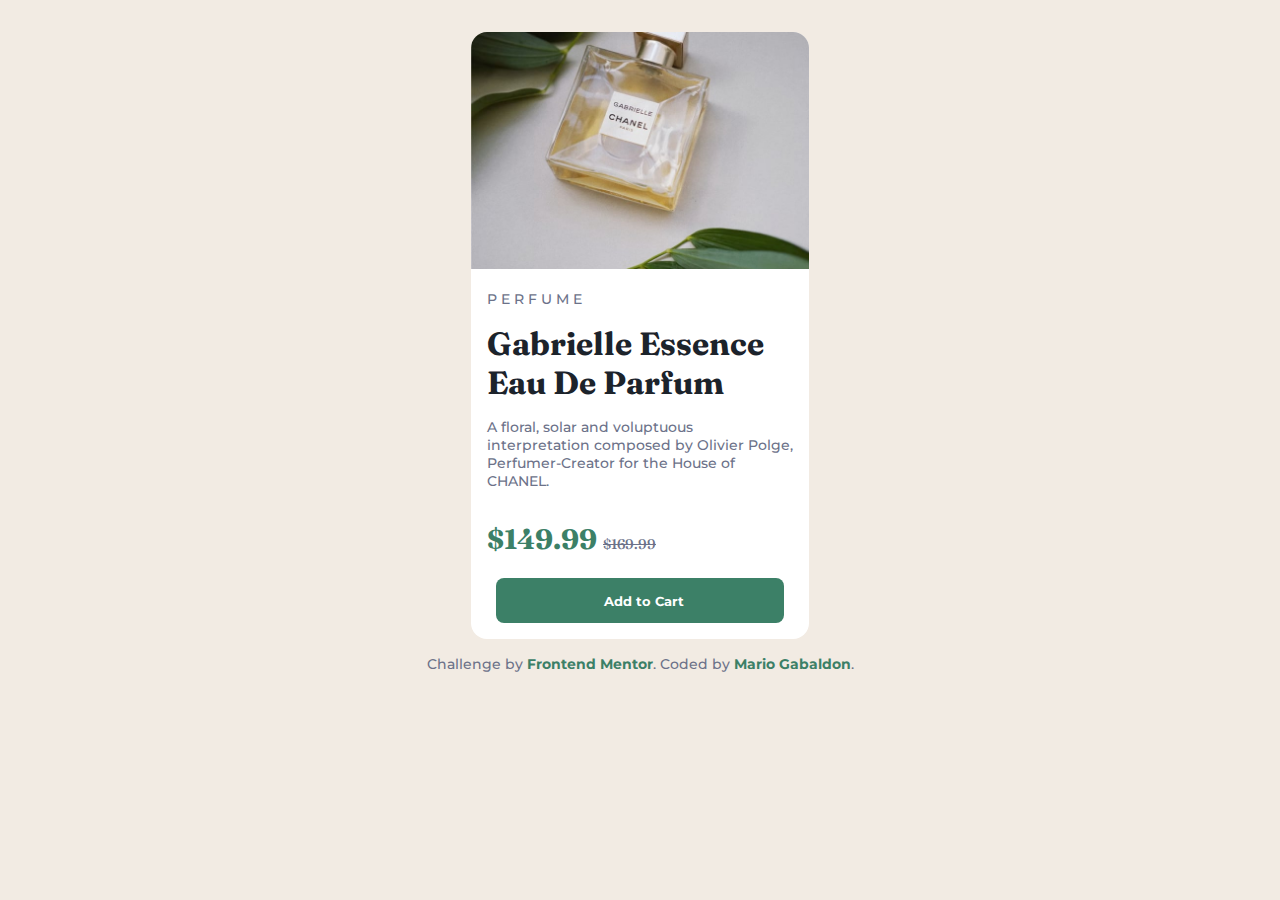
==== product-preview-card-component-main/index.html @ ea23d98a "Add product preview card challenge from Frontend Mentor" ====
<!DOCTYPE html>
<html lang="en">
<head>
  <meta charset="UTF-8">
  <meta name="viewport" content="width=device-width, initial-scale=1.0">

  <link rel="icon" type="image/png" sizes="32x32" href="./images/favicon-32x32.png">
  <link rel="stylesheet" href="/style.css">
  <link rel="stylesheet" href="https://cdnjs.cloudflare.com/ajax/libs/font-awesome/6.2.1/css/all.min.css" integrity="sha512-MV7K8+y+gLIBoVD59lQIYicR65iaqukzvf/nwasF0nqhPay5w/9lJmVM2hMDcnK1OnMGCdVK+iQrJ7lzPJQd1w==" crossorigin="anonymous" referrerpolicy="no-referrer" />
  
  <title>Frontend Mentor | Product preview card component</title>

</head>
<body>
  <main>

    <div class="card-container">
      <div class="img-container">
        <img src="/product-preview-card-component-main/images/image-product-mobile.jpg" alt="product">
      </div>

      <div class="info-container">
        <h2>P E R F U M E</h2>
        <h1>Gabrielle Essence Eau De Parfum</h1>
        <p>A floral, solar and voluptuous interpretation composed by Olivier Polge, 
          Perfumer-Creator for the House of CHANEL.</p>
        <h3>$149.99 <span>$169.99</span></h3>
      </div>

      <button><i class="fa-solid fa-cart-plus"></i> Add to Cart</button>

    </div>

  </main>
  
  <footer>

    <div class="attribution">
      Challenge by <a href="https://www.frontendmentor.io?ref=challenge" target="_blank">Frontend Mentor</a>. 
      Coded by <a href="#">Mario Gabaldon</a>.
    </div>

  </footer>
</body>
</html>
---- style.css ----
@import url('https://fonts.googleapis.com/css2?family=Fraunces:opsz,wght@9..144,700&family=Montserrat:wght@500;700&display=swap');

*{
    padding: 0;
    margin: 0;
    box-sizing: border-box;
}

body{
    background-color: hsl(30, 38%, 92%);
}

a{
    text-decoration: none;
}

.card-container{
    width: 90vw;
    height: 90vh;
    margin: 0 auto;
    margin-top: 2rem;
    background-color: hsl(0, 0%, 100%);
    border-radius: 1rem;
    display: flex;
    flex-direction: column;
    align-items: center;
    justify-content: space-between;
}

.img-container img{
    width: 100%;
    border-radius: 1rem 1rem 0 0 ;
}

.info-container{
    display: flex;
    flex-direction: column;
    gap: 1rem;
    height: 50%;
    padding: 0 1rem;
}

.info-container h2{
    font-size: 14px;
    font-family: 'Montserrat', sans-serif;
    font-weight: 500;
    color: hsl(228, 12%, 48%);
    margin-top: 1rem;
}

.info-container h1{
    font-family: 'Fraunces', serif;
    font-weight: 700;
    color: hsl(212, 21%, 14%);
}

.info-container p{
    font-family: 'Montserrat', sans-serif;
    font-weight: 500;
    color: hsl(228, 12%, 48%);
    font-size: 14px;
}

.info-container h3{
    font-family: 'Fraunces', serif;
    font-weight: 700;
    color: hsl(158, 36%, 37%);
    font-size: 28px;
    margin-top: 1rem;
}

.info-container span{
    font-size: 14px;
    text-decoration: line-through;
    color: hsl(228, 12%, 48%);
    font-weight: 500;
}

button{
    background-color: hsl(158, 36%, 37%);
    width: 85%;
    height: 45px;
    border: none;
    margin-bottom: 1rem;
    border-radius: .5rem;
    font-family: 'Montserrat', sans-serif;
    font-weight: 700;
    color: hsl(0, 0%, 100%);
    cursor: pointer;
}

button:hover{
    background-color: hsl(158, 40%, 18%);
}

.fa-cart-plus{
    padding-right: .5rem
    ;
}

.attribution{
    text-align: center;
    font-size: 14px;
    font-family: 'Montserrat', sans-serif;
    font-weight: 500;
    margin-top: 1rem;
    color: hsl(228, 12%, 48%);
}

.attribution a{
    color: hsl(158, 36%, 37%);
    font-weight: 700;
}

@media (min-width: 376px) {
    .card-container{
        max-width: 338px;
        max-height: 607px;
    }
}
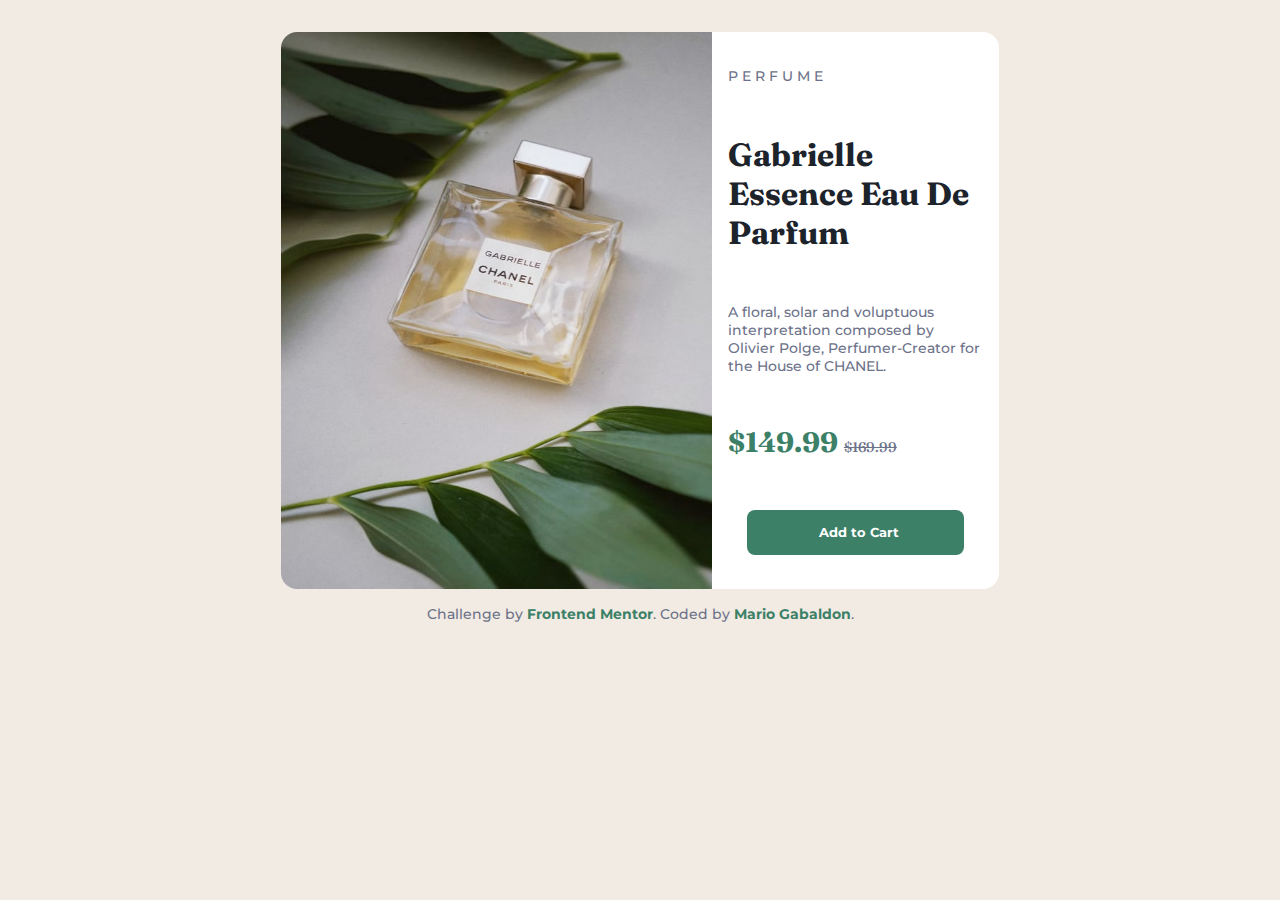
==== commit 223ab6bc: "Change desktop view" ====
--- a/product-preview-card-component-main/index.html
+++ b/product-preview-card-component-main/index.html
@@ -5,7 +5,7 @@
   <meta name="viewport" content="width=device-width, initial-scale=1.0">
 
   <link rel="icon" type="image/png" sizes="32x32" href="./images/favicon-32x32.png">
-  <link rel="stylesheet" href="/style.css">
+  <link rel="stylesheet" href="/product-preview-card-component-main/style.css">
   <link rel="stylesheet" href="https://cdnjs.cloudflare.com/ajax/libs/font-awesome/6.2.1/css/all.min.css" integrity="sha512-MV7K8+y+gLIBoVD59lQIYicR65iaqukzvf/nwasF0nqhPay5w/9lJmVM2hMDcnK1OnMGCdVK+iQrJ7lzPJQd1w==" crossorigin="anonymous" referrerpolicy="no-referrer" />
   
   <title>Frontend Mentor | Product preview card component</title>
@@ -16,7 +16,8 @@
 
     <div class="card-container">
       <div class="img-container">
-        <img src="/product-preview-card-component-main/images/image-product-mobile.jpg" alt="product">
+        <img src="/product-preview-card-component-main/images/image-product-mobile.jpg" alt="product-mobileview" class="mobile-img">
+        <img src="/images/image-product-desktop.jpg" alt="product-desktopview" class="desktop-view">
       </div>
 
       <div class="info-container">
@@ -25,9 +26,8 @@
         <p>A floral, solar and voluptuous interpretation composed by Olivier Polge, 
           Perfumer-Creator for the House of CHANEL.</p>
         <h3>$149.99 <span>$169.99</span></h3>
+        <button><i class="fa-solid fa-cart-plus"></i> Add to Cart</button>
       </div>
-
-      <button><i class="fa-solid fa-cart-plus"></i> Add to Cart</button>
 
     </div>
 
--- a/product-preview-card-component-main/style.css
+++ b/product-preview-card-component-main/style.css
@@ -0,0 +1,151 @@
+@import url('https://fonts.googleapis.com/css2?family=Fraunces:opsz,wght@9..144,700&family=Montserrat:wght@500;700&display=swap');
+
+*{
+    padding: 0;
+    margin: 0;
+    box-sizing: border-box;
+}
+
+body{
+    background-color: hsl(30, 38%, 92%);
+}
+
+a{
+    text-decoration: none;
+}
+
+.desktop-view{
+    display: none;
+}
+
+.card-container{
+    width: 90vw;
+    max-width: 410px;
+    height: 90vh;
+    max-height: 607px;
+    margin: 0 auto;
+    margin-top: 2rem;
+    background-color: hsl(0, 0%, 100%);
+    border-radius: 1rem;
+    display: flex;
+    flex-direction: column;
+    align-items: center;
+    justify-content: space-between;
+}
+
+.img-container img{
+    width: 100%;
+    border-radius: 1rem 1rem 0 0 ;
+}
+
+.info-container{
+    display: flex;
+    flex-direction: column;
+    gap: 1rem;
+    height: 50%;
+    padding: 0 1rem;
+    margin-bottom: 2rem;
+}
+
+.info-container h2{
+    font-size: 14px;
+    font-family: 'Montserrat', sans-serif;
+    font-weight: 500;
+    color: hsl(228, 12%, 48%);
+}
+
+.info-container h1{
+    font-family: 'Fraunces', serif;
+    font-weight: 700;
+    color: hsl(212, 21%, 14%);
+}
+
+.info-container p{
+    font-family: 'Montserrat', sans-serif;
+    font-weight: 500;
+    color: hsl(228, 12%, 48%);
+    font-size: 14px;
+}
+
+.info-container h3{
+    font-family: 'Fraunces', serif;
+    font-weight: 700;
+    color: hsl(158, 36%, 37%);
+    font-size: 28px;
+}
+
+.info-container span{
+    font-size: 14px;
+    text-decoration: line-through;
+    color: hsl(228, 12%, 48%);
+    font-weight: 500;
+}
+
+button{
+    background-color: hsl(158, 36%, 37%);
+    width: 85%;
+    height: 45px;
+    border: none;
+    border-radius: .5rem;
+    font-family: 'Montserrat', sans-serif;
+    font-weight: 700;
+    color: hsl(0, 0%, 100%);
+    cursor: pointer;
+    align-self: center;
+    max-width: 350px;
+}
+
+button:hover{
+    background-color: hsl(158, 40%, 18%);
+}
+
+.fa-cart-plus{
+    padding-right: .5rem;
+}
+
+.attribution{
+    text-align: center;
+    font-size: 14px;
+    font-family: 'Montserrat', sans-serif;
+    font-weight: 500;
+    margin-top: 1rem;
+    color: hsl(228, 12%, 48%);
+}
+
+.attribution a{
+    color: hsl(158, 36%, 37%);
+    font-weight: 700;
+}
+
+@media (min-width: 768px) {
+    .card-container{
+        flex-direction: row;
+        max-width: 718px;
+        max-height: 557px;
+    }
+
+    .img-container{
+        height: 100%;
+        width: 60%;
+    }
+
+    .img-container img{
+        height: 100%;
+        border-radius: 1rem 0 0 1rem;
+    }
+
+    .mobile-img{
+        display: none;
+    }
+
+    .desktop-view{
+        display: block;
+    }
+
+    .info-container{
+        width: 40%;
+        height: 100%;
+        justify-content: space-evenly;
+        margin-bottom: 0;
+    }
+}